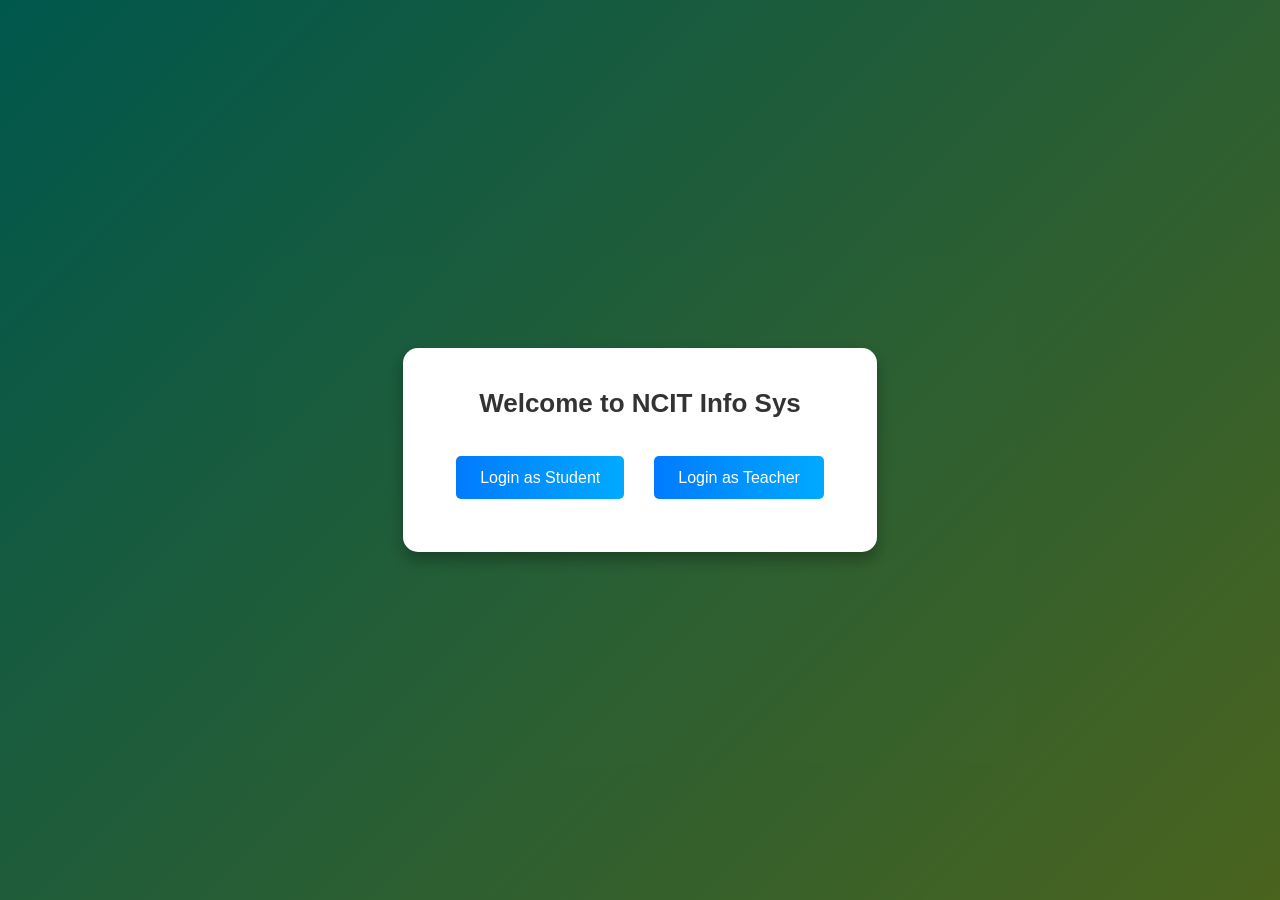
==== login1.html @ 1caba860 "added all" ====
<!DOCTYPE html>
<html lang="en">
<head>
    <meta charset="UTF-8">
    <meta name="viewport" content="width=device-width, initial-scale=1.0">
    <title>Login Page</title>
    <link rel="stylesheet" href="styles.css">
</head>
<body>
    <div class="overlay" id="overlay">
        <div class="login-modal">
            <h2>Welcome to NCIT Info Sys</h2>
            <button class="btn" id="student-login">Login as Student</button>
            <button class="btn" id="teacher-login">Login as Teacher</button>
        </div>
    </div>

    <!-- Student Login Form -->
    <div class="form-modal" id="student-form">
        <form>
            <h2>Student Login</h2>
            <input type="text" placeholder="Username" required>
            <input type="password" placeholder="Password" required>
           <a href="index.html">Login
           </a> 
          <a href="#overlay"> <button type="button" class="btn cancel-btn">Cancel</button></a> 
        </form>
    </div>

    <!-- Teacher Login Form -->
    <div class="form-modal" id="teacher-form">
        <form>
            <h2>Teacher Login</h2>
            <input type="text" placeholder="Username" required>
            <input type="password" placeholder="Password" required>
           <a href="index.html">Login</button></a>
            <button type="button" class="btn cancel-btn">Cancel</button>
        </form>
    </div>

    <style>
        body {
            margin: 0;
            font-family: 'Segoe UI', Tahoma, Geneva, Verdana, sans-serif;
            background: linear-gradient(135deg, #00b09b, #96c93d);
            height: 100vh;
            display: flex;
            justify-content: center;
            align-items: center;
        }

        .overlay {
            position: fixed;
            top: 0;
            left: 0;
            width: 100%;
            height: 100%;
            background-color: rgba(0, 0, 0, 0.5);
            display: flex;
            justify-content: center;
            align-items: center;
            z-index: 1;
            transition: opacity 0.3s ease;
        }

        .login-modal {
            background: #ffffff;
            padding: 2.5rem;
            border-radius: 15px;
            text-align: center;
            box-shadow: 0 8px 16px rgba(0, 0, 0, 0.3);
            animation: fadeIn 0.5s ease;
            transition: transform 0.3s ease;
        }

        h2 {
            margin: 0 0 1.5rem 0;
            font-size: 26px;
            color: #333;
        }

        .btn {
            padding: 0.8rem 1.5rem;
            margin: 0.8rem;
            font-size: 16px;
            color: white;
            background: linear-gradient(to right, #007bff, #00aaff);
            border: none;
            border-radius: 5px;
            cursor: pointer;
            transition: background 0.3s, transform 0.3s;
        }

        .btn:hover {
            background: linear-gradient(to right, #0056b3, #0066cc);
            transform: scale(1.05);
        }

        .form-modal {
            display: none;
            position: fixed;
            top: 50%;
            left: 50%;
            transform: translate(-50%, -50%);
            background: white;
            padding: 2.5rem;
            border-radius: 15px;
            box-shadow: 0 8px 16px rgba(0, 0, 0, 0.3);
            z-index: 2;
            animation: slideIn 0.5s ease;
        }

        input {
            width: 100%;
            padding: 1rem;
            margin: 0.8rem 0;
            font-size: 16px;
            border: 1px solid #ccc;
            border-radius: 5px;
            outline: none;
            transition: border-color 0.3s;
        }

        input:focus {
            border-color: #007bff;
        }

        .submit-btn {
            background-color: #28a745;
        }

        .submit-btn:hover {
            background-color: #218838;
        }

        .cancel-btn {
            background-color: #dc3545;
        }

        .cancel-btn:hover {
            background-color: #c82333;
        }

        @keyframes fadeIn {
            from {
                opacity: 0;
            }
            to {
                opacity: 1;
            }
        }

        @keyframes slideIn {
            from {
                transform: translate(-50%, -60%);
            }
            to {
                transform: translate(-50%, -50%);
            }
        }

    </style>

    <script>
        document.addEventListener('DOMContentLoaded', () => {
            const studentLoginButton = document.getElementById('student-login');
            const teacherLoginButton = document.getElementById('teacher-login');
            const studentForm = document.getElementById('student-form');
            const teacherForm = document.getElementById('teacher-form');
            const cancelButtons = document.querySelectorAll('.cancel-btn');

            studentLoginButton.addEventListener('click', () => {
                studentForm.style.display = 'block';
                document.querySelector('.overlay').style.display = 'flex';
            });

            teacherLoginButton.addEventListener('click', () => {
                teacherForm.style.display = 'block';
                document.querySelector('.overlay').style.display = 'flex';
            });

            cancelButtons.forEach(button => {
                button.addEventListener('click', () => {
                    studentForm.style.display = 'none';
                    teacherForm.style.display = 'none';
                    document.querySelector('.overlay').style.display = 'none';
                });
            });
        });
    </script> 

</body>
</html>
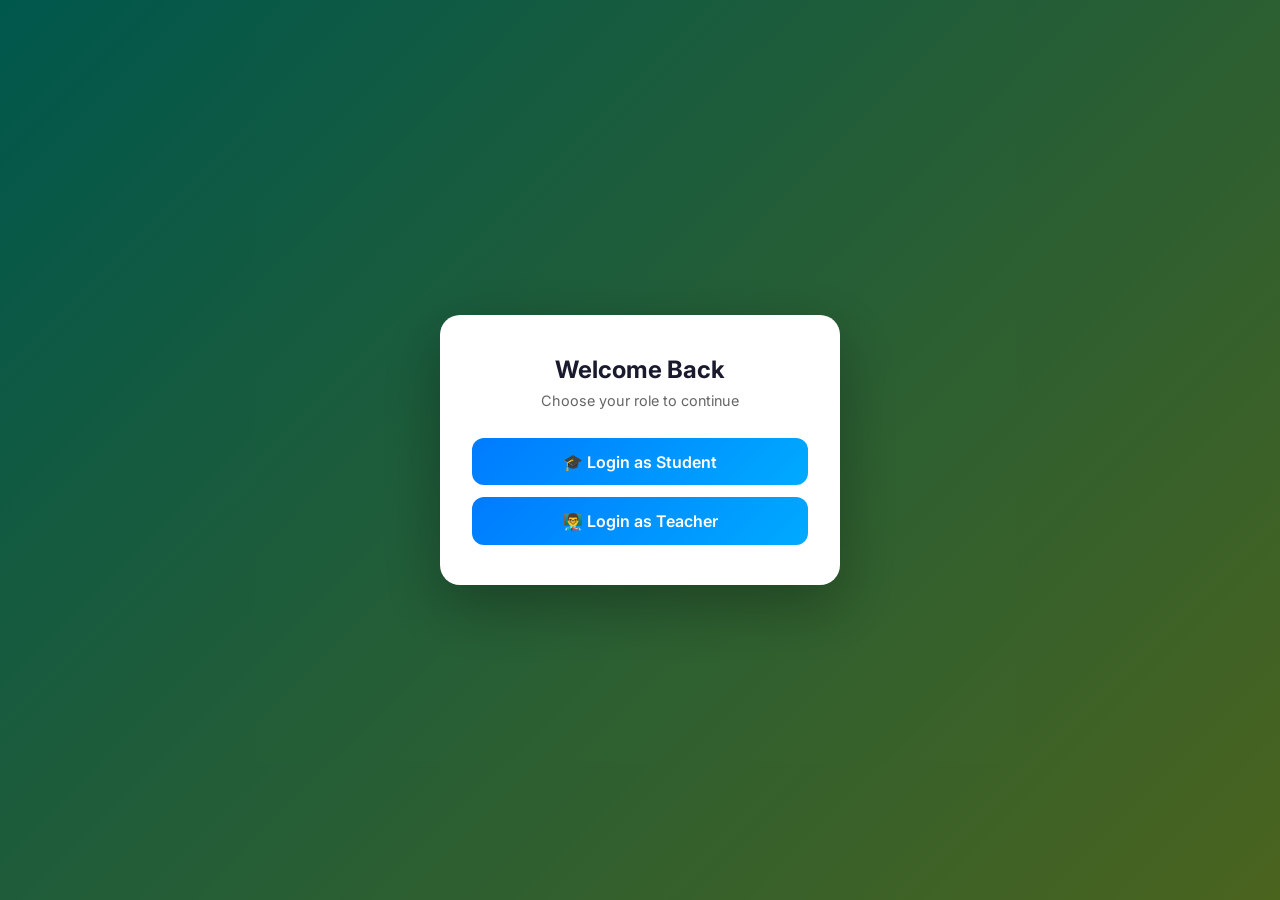
==== commit 95adddaa: "improved ui" ====
--- a/login1.html
+++ b/login1.html
@@ -3,191 +3,309 @@
 <head>
     <meta charset="UTF-8">
     <meta name="viewport" content="width=device-width, initial-scale=1.0">
-    <title>Login Page</title>
-    <link rel="stylesheet" href="styles.css">
+    <meta name="description" content="Student Information System – Login to access your portal.">
+    <title>Login – Student Information System</title>
+    <link rel="preconnect" href="https://fonts.googleapis.com">
+    <link href="https://fonts.googleapis.com/css2?family=Inter:wght@400;500;600;700&display=swap" rel="stylesheet">
+    <style>
+        * {
+            margin: 0;
+            padding: 0;
+            box-sizing: border-box;
+        }
+
+        body {
+            font-family: 'Inter', sans-serif;
+            background: linear-gradient(135deg, #00b09b, #96c93d);
+            min-height: 100vh;
+            display: flex;
+            justify-content: center;
+            align-items: center;
+            padding: 20px;
+        }
+
+        /* ── Role Selection Modal ── */
+        .overlay {
+            position: fixed;
+            inset: 0;
+            background: rgba(0,0,0,0.5);
+            display: flex;
+            justify-content: center;
+            align-items: center;
+            z-index: 10;
+            padding: 20px;
+        }
+
+        .overlay.hidden { display: none; }
+
+        .login-modal {
+            background: #fff;
+            padding: 2.5rem 2rem;
+            border-radius: 20px;
+            text-align: center;
+            box-shadow: 0 20px 60px rgba(0,0,0,0.3);
+            animation: fadeIn 0.4s ease;
+            width: 100%;
+            max-width: 400px;
+        }
+
+        .login-modal h2 {
+            margin-bottom: 0.5rem;
+            font-size: 1.5rem;
+            color: #1a1a2e;
+        }
+
+        .login-modal p {
+            color: #666;
+            font-size: 0.9rem;
+            margin-bottom: 1.8rem;
+        }
+
+        .role-buttons {
+            display: flex;
+            flex-direction: column;
+            gap: 12px;
+        }
+
+        .btn {
+            padding: 0.85rem 1.5rem;
+            font-size: 1rem;
+            font-weight: 600;
+            color: white;
+            background: linear-gradient(135deg, #007bff, #00aaff);
+            border: none;
+            border-radius: 12px;
+            cursor: pointer;
+            transition: all 0.25s ease;
+            width: 100%;
+            font-family: inherit;
+        }
+
+        .btn:hover {
+            transform: translateY(-2px);
+            box-shadow: 0 8px 25px rgba(0,122,255,0.35);
+        }
+
+        /* ── Login Form Modal ── */
+        .form-overlay {
+            position: fixed;
+            inset: 0;
+            background: rgba(0,0,0,0.55);
+            display: flex;
+            justify-content: center;
+            align-items: center;
+            z-index: 20;
+            padding: 20px;
+            opacity: 0;
+            pointer-events: none;
+            transition: opacity 0.3s ease;
+        }
+
+        .form-overlay.visible {
+            opacity: 1;
+            pointer-events: all;
+        }
+
+        .form-modal {
+            background: #fff;
+            padding: 2.5rem 2rem;
+            border-radius: 20px;
+            box-shadow: 0 20px 60px rgba(0,0,0,0.3);
+            width: 100%;
+            max-width: 400px;
+            transform: translateY(20px);
+            transition: transform 0.3s ease;
+        }
+
+        .form-overlay.visible .form-modal {
+            transform: translateY(0);
+        }
+
+        .form-modal h2 {
+            font-size: 1.5rem;
+            color: #1a1a2e;
+            margin-bottom: 0.3rem;
+        }
+
+        .form-modal .subtitle {
+            color: #888;
+            font-size: 0.85rem;
+            margin-bottom: 1.8rem;
+        }
+
+        .input-group {
+            position: relative;
+            margin-bottom: 1.2rem;
+        }
+
+        .input-group input {
+            width: 100%;
+            padding: 0.9rem 1rem 0.9rem 2.8rem;
+            font-size: 0.95rem;
+            border: 1.5px solid #e0e0e0;
+            border-radius: 10px;
+            outline: none;
+            transition: border-color 0.25s;
+            font-family: inherit;
+            background: #f9f9f9;
+        }
+
+        .input-group input:focus {
+            border-color: #007bff;
+            background: #fff;
+        }
+
+        .input-group .icon {
+            position: absolute;
+            left: 0.9rem;
+            top: 50%;
+            transform: translateY(-50%);
+            color: #aaa;
+            font-size: 1rem;
+            pointer-events: none;
+        }
+
+        .form-actions {
+            display: flex;
+            flex-direction: column;
+            gap: 10px;
+            margin-top: 1.5rem;
+        }
+
+        .btn-submit {
+            background: linear-gradient(135deg, #28a745, #20c997);
+        }
+
+        .btn-submit:hover {
+            box-shadow: 0 8px 25px rgba(40,167,69,0.35);
+        }
+
+        .btn-cancel {
+            background: linear-gradient(135deg, #dc3545, #e84d60);
+        }
+
+        .btn-cancel:hover {
+            box-shadow: 0 8px 25px rgba(220,53,69,0.35);
+        }
+
+        .back-link {
+            text-align: center;
+            margin-top: 1rem;
+            font-size: 0.85rem;
+            color: #888;
+        }
+
+        .back-link a {
+            color: #007bff;
+            text-decoration: none;
+            font-weight: 600;
+        }
+
+        .back-link a:hover { text-decoration: underline; }
+
+        @keyframes fadeIn {
+            from { opacity: 0; transform: scale(0.96); }
+            to { opacity: 1; transform: scale(1); }
+        }
+
+        @media (max-width: 380px) {
+            .login-modal, .form-modal {
+                padding: 2rem 1.5rem;
+            }
+        }
+    </style>
 </head>
 <body>
+
+    <!-- Role Selection -->
     <div class="overlay" id="overlay">
         <div class="login-modal">
-            <h2>Welcome to NCIT Info Sys</h2>
-            <button class="btn" id="student-login">Login as Student</button>
-            <button class="btn" id="teacher-login">Login as Teacher</button>
+            <h2>Welcome Back</h2>
+            <p>Choose your role to continue</p>
+            <div class="role-buttons">
+                <button class="btn" id="student-login">🎓 Login as Student</button>
+                <button class="btn" id="teacher-login">👨‍🏫 Login as Teacher</button>
+            </div>
         </div>
     </div>
 
     <!-- Student Login Form -->
-    <div class="form-modal" id="student-form">
-        <form>
+    <div class="form-overlay" id="student-overlay">
+        <div class="form-modal" id="student-form">
             <h2>Student Login</h2>
-            <input type="text" placeholder="Username" required>
-            <input type="password" placeholder="Password" required>
-           <a href="index.html">Login
-           </a> 
-          <a href="#overlay"> <button type="button" class="btn cancel-btn">Cancel</button></a> 
-        </form>
+            <p class="subtitle">Enter your credentials to access your portal</p>
+            <form action="main.html">
+                <div class="input-group">
+                    <span class="icon">👤</span>
+                    <input type="text" placeholder="Username" required autocomplete="username">
+                </div>
+                <div class="input-group">
+                    <span class="icon">🔒</span>
+                    <input type="password" placeholder="Password" required autocomplete="current-password">
+                </div>
+                <div class="form-actions">
+                    <button type="submit" class="btn btn-submit">Login</button>
+                    <button type="button" class="btn btn-cancel" id="cancel-student">Cancel</button>
+                </div>
+            </form>
+            <div class="back-link">
+                <a href="#" id="back-to-roles-student">← Back to role selection</a>
+            </div>
+        </div>
     </div>
 
     <!-- Teacher Login Form -->
-    <div class="form-modal" id="teacher-form">
-        <form>
+    <div class="form-overlay" id="teacher-overlay">
+        <div class="form-modal" id="teacher-form">
             <h2>Teacher Login</h2>
-            <input type="text" placeholder="Username" required>
-            <input type="password" placeholder="Password" required>
-           <a href="index.html">Login</button></a>
-            <button type="button" class="btn cancel-btn">Cancel</button>
-        </form>
+            <p class="subtitle">Enter your credentials to access your portal</p>
+            <form action="main.html">
+                <div class="input-group">
+                    <span class="icon">👤</span>
+                    <input type="text" placeholder="Username" required autocomplete="username">
+                </div>
+                <div class="input-group">
+                    <span class="icon">🔒</span>
+                    <input type="password" placeholder="Password" required autocomplete="current-password">
+                </div>
+                <div class="form-actions">
+                    <button type="submit" class="btn btn-submit">Login</button>
+                    <button type="button" class="btn btn-cancel" id="cancel-teacher">Cancel</button>
+                </div>
+            </form>
+            <div class="back-link">
+                <a href="#" id="back-to-roles-teacher">← Back to role selection</a>
+            </div>
+        </div>
     </div>
 
-    <style>
-        body {
-            margin: 0;
-            font-family: 'Segoe UI', Tahoma, Geneva, Verdana, sans-serif;
-            background: linear-gradient(135deg, #00b09b, #96c93d);
-            height: 100vh;
-            display: flex;
-            justify-content: center;
-            align-items: center;
-        }
-
-        .overlay {
-            position: fixed;
-            top: 0;
-            left: 0;
-            width: 100%;
-            height: 100%;
-            background-color: rgba(0, 0, 0, 0.5);
-            display: flex;
-            justify-content: center;
-            align-items: center;
-            z-index: 1;
-            transition: opacity 0.3s ease;
-        }
-
-        .login-modal {
-            background: #ffffff;
-            padding: 2.5rem;
-            border-radius: 15px;
-            text-align: center;
-            box-shadow: 0 8px 16px rgba(0, 0, 0, 0.3);
-            animation: fadeIn 0.5s ease;
-            transition: transform 0.3s ease;
-        }
-
-        h2 {
-            margin: 0 0 1.5rem 0;
-            font-size: 26px;
-            color: #333;
-        }
-
-        .btn {
-            padding: 0.8rem 1.5rem;
-            margin: 0.8rem;
-            font-size: 16px;
-            color: white;
-            background: linear-gradient(to right, #007bff, #00aaff);
-            border: none;
-            border-radius: 5px;
-            cursor: pointer;
-            transition: background 0.3s, transform 0.3s;
-        }
-
-        .btn:hover {
-            background: linear-gradient(to right, #0056b3, #0066cc);
-            transform: scale(1.05);
-        }
-
-        .form-modal {
-            display: none;
-            position: fixed;
-            top: 50%;
-            left: 50%;
-            transform: translate(-50%, -50%);
-            background: white;
-            padding: 2.5rem;
-            border-radius: 15px;
-            box-shadow: 0 8px 16px rgba(0, 0, 0, 0.3);
-            z-index: 2;
-            animation: slideIn 0.5s ease;
-        }
-
-        input {
-            width: 100%;
-            padding: 1rem;
-            margin: 0.8rem 0;
-            font-size: 16px;
-            border: 1px solid #ccc;
-            border-radius: 5px;
-            outline: none;
-            transition: border-color 0.3s;
-        }
-
-        input:focus {
-            border-color: #007bff;
-        }
-
-        .submit-btn {
-            background-color: #28a745;
-        }
-
-        .submit-btn:hover {
-            background-color: #218838;
-        }
-
-        .cancel-btn {
-            background-color: #dc3545;
-        }
-
-        .cancel-btn:hover {
-            background-color: #c82333;
-        }
-
-        @keyframes fadeIn {
-            from {
-                opacity: 0;
-            }
-            to {
-                opacity: 1;
-            }
-        }
-
-        @keyframes slideIn {
-            from {
-                transform: translate(-50%, -60%);
-            }
-            to {
-                transform: translate(-50%, -50%);
-            }
-        }
-
-    </style>
-
     <script>
-        document.addEventListener('DOMContentLoaded', () => {
-            const studentLoginButton = document.getElementById('student-login');
-            const teacherLoginButton = document.getElementById('teacher-login');
-            const studentForm = document.getElementById('student-form');
-            const teacherForm = document.getElementById('teacher-form');
-            const cancelButtons = document.querySelectorAll('.cancel-btn');
-
-            studentLoginButton.addEventListener('click', () => {
-                studentForm.style.display = 'block';
-                document.querySelector('.overlay').style.display = 'flex';
-            });
-
-            teacherLoginButton.addEventListener('click', () => {
-                teacherForm.style.display = 'block';
-                document.querySelector('.overlay').style.display = 'flex';
-            });
-
-            cancelButtons.forEach(button => {
-                button.addEventListener('click', () => {
-                    studentForm.style.display = 'none';
-                    teacherForm.style.display = 'none';
-                    document.querySelector('.overlay').style.display = 'none';
-                });
-            });
-        });
-    </script> 
-
+        const overlay          = document.getElementById('overlay');
+        const studentOverlay   = document.getElementById('student-overlay');
+        const teacherOverlay   = document.getElementById('teacher-overlay');
+
+        function showStudentForm() {
+            overlay.classList.add('hidden');
+            studentOverlay.classList.add('visible');
+        }
+
+        function showTeacherForm() {
+            overlay.classList.add('hidden');
+            teacherOverlay.classList.add('visible');
+        }
+
+        function backToRoles() {
+            studentOverlay.classList.remove('visible');
+            teacherOverlay.classList.remove('visible');
+            overlay.classList.remove('hidden');
+        }
+
+        document.getElementById('student-login').addEventListener('click', showStudentForm);
+        document.getElementById('teacher-login').addEventListener('click', showTeacherForm);
+        document.getElementById('cancel-student').addEventListener('click', backToRoles);
+        document.getElementById('cancel-teacher').addEventListener('click', backToRoles);
+        document.getElementById('back-to-roles-student').addEventListener('click', (e) => { e.preventDefault(); backToRoles(); });
+        document.getElementById('back-to-roles-teacher').addEventListener('click', (e) => { e.preventDefault(); backToRoles(); });
+    </script>
 </body>
 </html>
